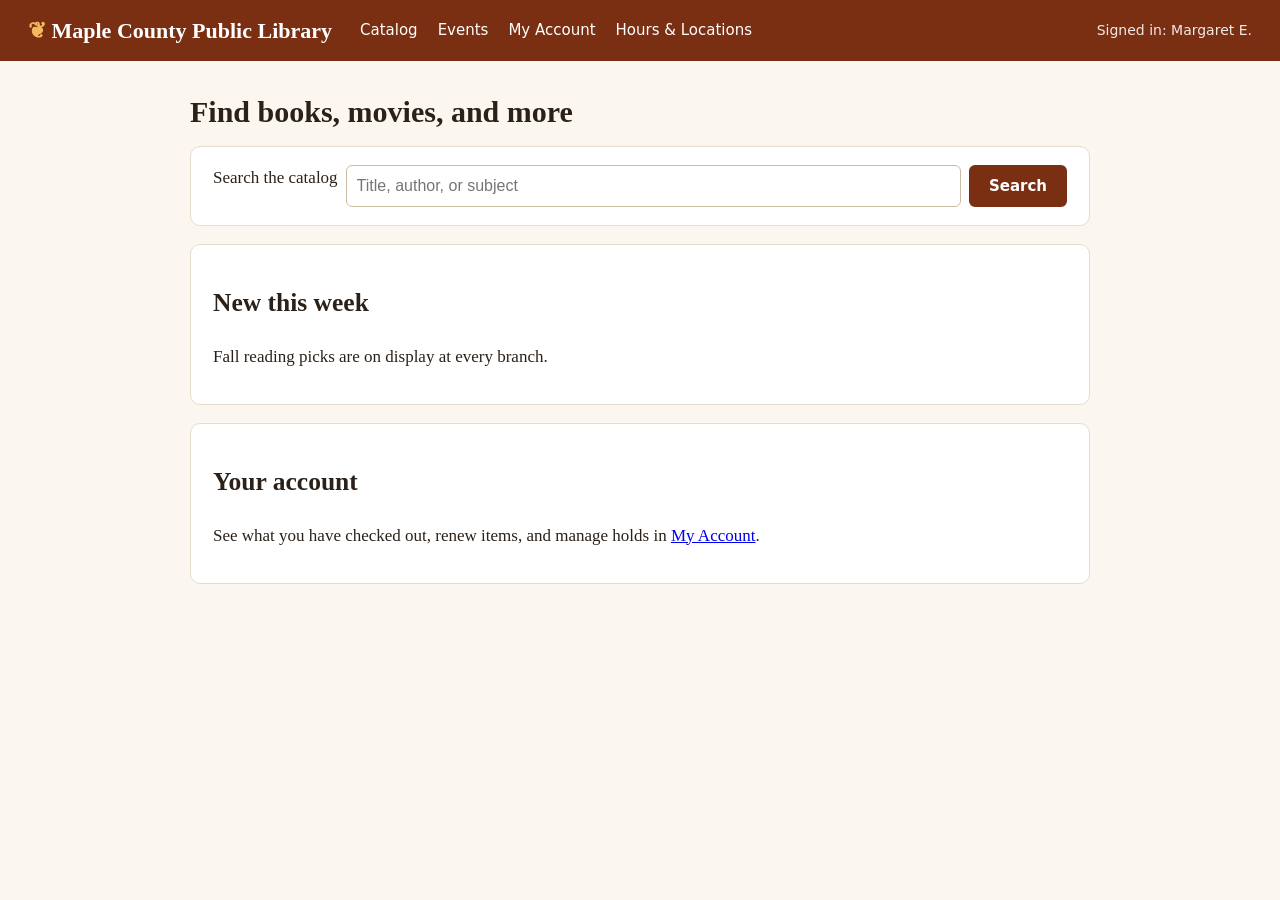
==== demo_sites/library/index.html @ 5f192d8d "Second demo site (library renewal) and agent fixes it surfaced - demo_sites/library: multi-page libr" ====
<!doctype html>
<html lang="en"><head><meta charset="utf-8"><meta name="viewport" content="width=device-width, initial-scale=1">
<meta property="og:site_name" content="Maple County Public Library">
<link rel="stylesheet" href="style.css">
<title>Catalog - Maple County Public Library</title></head>
<body><header></header>
<main>
  <h1>Find books, movies, and more</h1>
  <form class="box search" onsubmit="event.preventDefault(); alert('Catalog search is not part of this demo.')">
    <label for="q" class="sr">Search the catalog</label>
    <input id="q" type="search" placeholder="Title, author, or subject">
    <button class="primary">Search</button>
  </form>
  <div class="box"><h2>New this week</h2><p>Fall reading picks are on display at every branch.</p></div>
  <div class="box"><h2>Your account</h2><p>See what you have checked out, renew items, and manage holds in <a href="account.html">My Account</a>.</p></div>
</main>
<script src="library.js"></script></body></html>
---- demo_sites/library/style.css ----
body { margin: 0; font: 17px/1.5 Georgia, "Times New Roman", serif; color: #2b2118; background: #fbf7f0; }
header { display: flex; align-items: center; gap: 28px; padding: 14px 28px; background: #7a2e12; color: #fff; flex-wrap: wrap; }
header a { color: #fff; text-decoration: none; }
.brand { font-size: 22px; font-weight: bold; }
.leaf { color: #f4b860; }
header nav { display: flex; gap: 20px; font-family: system-ui, sans-serif; font-size: 15px; }
header nav a:hover { text-decoration: underline; }
.patron { margin-left: auto; font-family: system-ui, sans-serif; font-size: 14px; opacity: .9; }
main { max-width: 900px; margin: 28px auto; padding: 0 20px; }
h1 { font-size: 30px; margin: 0 0 12px; }
.box { background: #fff; border: 1px solid #e6dccb; border-radius: 10px; padding: 18px 22px; margin-bottom: 18px; }
.tabs { display: flex; gap: 6px; margin-bottom: 12px; font-family: system-ui, sans-serif; }
.tabs span { padding: 6px 14px; border-radius: 6px 6px 0 0; background: #efe5d4; }
.tabs span.on { background: #7a2e12; color: #fff; }
table { width: 100%; border-collapse: collapse; font-family: system-ui, sans-serif; font-size: 15px; }
th, td { text-align: left; padding: 10px 8px; border-bottom: 1px solid #eee3d1; vertical-align: top; }
.muted { color: #7b6d5d; }
button { font: 600 15px system-ui, sans-serif; padding: 10px 18px; border-radius: 6px; cursor: pointer; border: 2px solid #7a2e12; }
button.primary { background: #7a2e12; color: #fff; }
button.plain { background: #fff; color: #7a2e12; }
button:disabled { opacity: .6; }
.error { color: #b42318; font-family: system-ui, sans-serif; font-weight: 600; }
.ok { background: #e7f6ea; border-color: #9fd3a8; }
.search { display: flex; gap: 8px; }
.search input { flex: 1; padding: 10px; font-size: 16px; border: 1px solid #cbbba3; border-radius: 6px; }
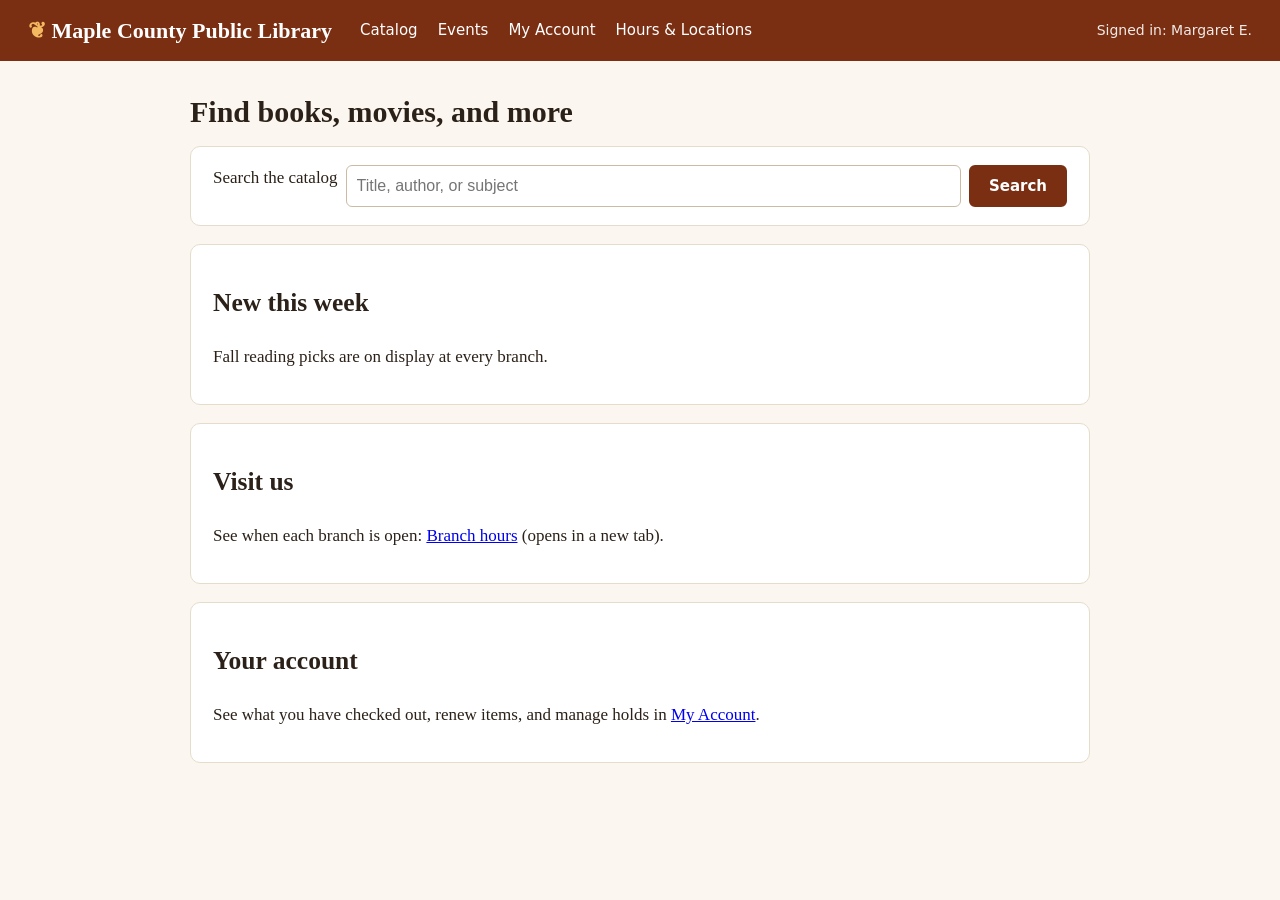
==== commit ad05e1ab: "Browser agent: switch between tabs in the window A link that opened a new tab left the agent stuck t" ====
--- a/demo_sites/library/index.html
+++ b/demo_sites/library/index.html
@@ -12,6 +12,7 @@
     <button class="primary">Search</button>
   </form>
   <div class="box"><h2>New this week</h2><p>Fall reading picks are on display at every branch.</p></div>
+  <div class="box"><h2>Visit us</h2><p>See when each branch is open: <a href="hours.html" target="_blank" rel="noopener">Branch hours</a> (opens in a new tab).</p></div>
   <div class="box"><h2>Your account</h2><p>See what you have checked out, renew items, and manage holds in <a href="account.html">My Account</a>.</p></div>
 </main>
 <script src="library.js"></script></body></html>
